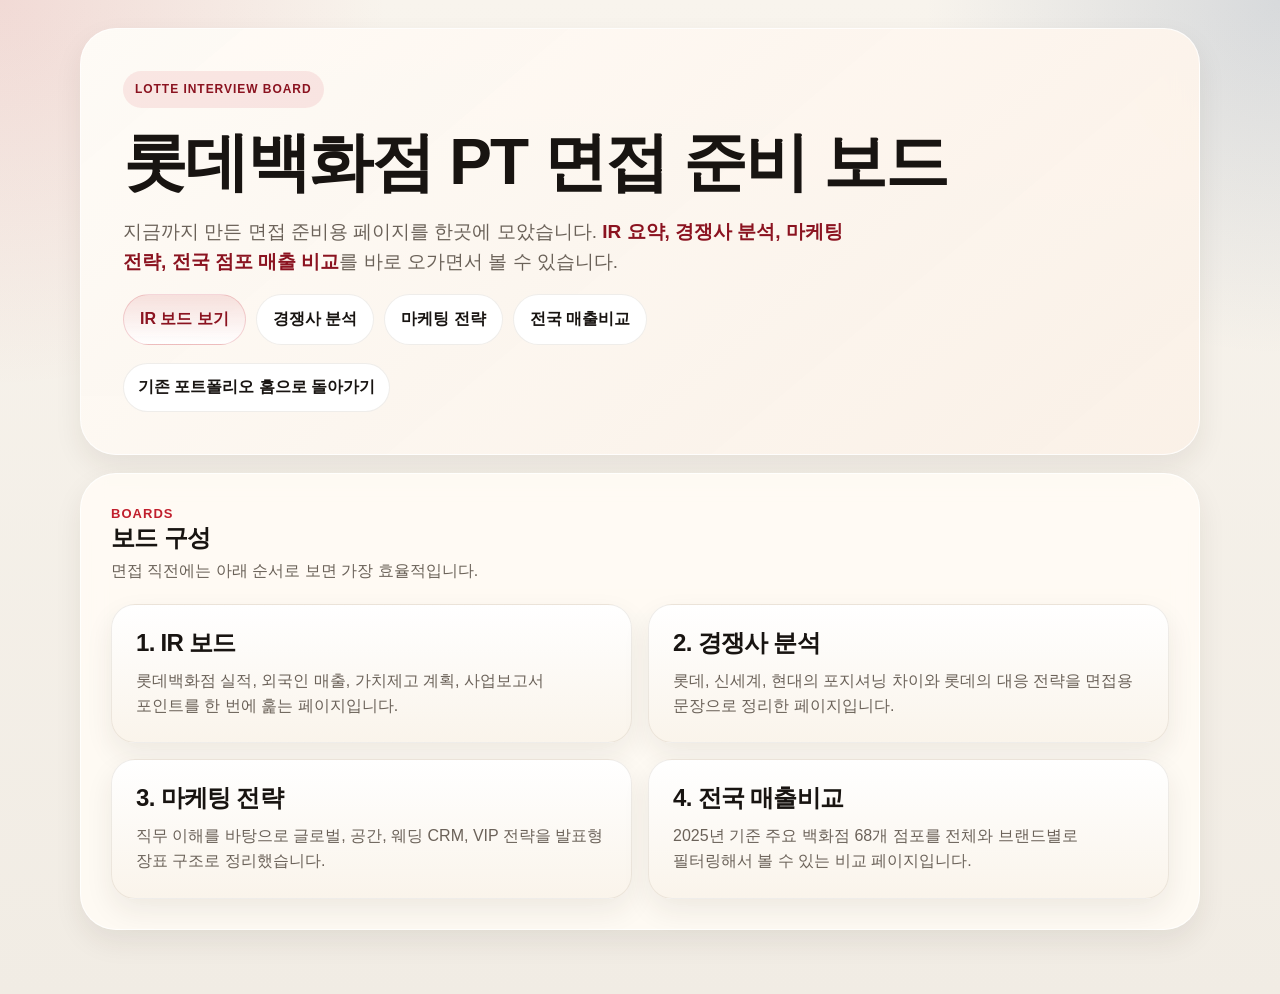
==== lotte-interview/index.html @ 59a899b0 "Add Lotte interview boards" ====
<!doctype html>
<html lang="ko">
<head>
  <meta charset="utf-8">
  <meta name="viewport" content="width=device-width, initial-scale=1">
  <title>롯데백화점 면접 보드</title>
  <style>
    :root {
      --bg: #f4efe6;
      --surface: rgba(255, 251, 245, 0.92);
      --ink: #181411;
      --muted: #6b6259;
      --lotte-red: #c11f2d;
      --lotte-red-deep: #8b1320;
      --navy: #123a73;
      --teal: #0d8f8a;
      --gold: #c78b22;
      --shadow-lg: 0 24px 60px rgba(52, 35, 21, 0.12);
      --shadow-md: 0 12px 28px rgba(52, 35, 21, 0.08);
      --radius-xl: 32px;
      --radius-lg: 24px;
      --max: 1120px;
    }
    * { box-sizing: border-box; }
    body {
      margin: 0;
      color: var(--ink);
      font-family: "Pretendard", "Noto Sans KR", "Apple SD Gothic Neo", sans-serif;
      background:
        radial-gradient(circle at 0% 0%, rgba(193, 31, 45, 0.12), transparent 24%),
        radial-gradient(circle at 100% 0%, rgba(18, 58, 115, 0.14), transparent 22%),
        linear-gradient(180deg, #f8f4ed 0%, #f1ece4 100%);
      line-height: 1.55;
      word-break: keep-all;
      overflow-wrap: break-word;
    }
    a { color: inherit; text-decoration: none; }
    h1, h2, h3 { margin: 0; line-height: 1.15; letter-spacing: -0.03em; }
    p { margin: 0; }
    .shell { width: min(calc(100% - 28px), var(--max)); margin: 0 auto; padding: 28px 0 64px; }
    .hero, .section {
      border: 1px solid rgba(255, 255, 255, 0.82);
      box-shadow: var(--shadow-md);
      backdrop-filter: blur(12px);
      border-radius: 36px;
      background:
        linear-gradient(140deg, rgba(255, 252, 247, 0.98), rgba(251, 241, 231, 0.96)),
        linear-gradient(180deg, rgba(193, 31, 45, 0.12), rgba(18, 58, 115, 0.08));
    }
    .hero { padding: 42px; }
    .eyebrow {
      display: inline-flex;
      padding: 9px 12px;
      border-radius: 999px;
      background: rgba(193, 31, 45, 0.09);
      color: var(--lotte-red-deep);
      font-size: 12px;
      font-weight: 900;
      letter-spacing: 0.08em;
      text-transform: uppercase;
    }
    h1 { margin-top: 18px; font-size: clamp(36px, 5vw, 68px); max-width: 880px; }
    .hero p { margin-top: 18px; max-width: 760px; color: var(--muted); font-size: 19px; }
    .hero strong { color: var(--lotte-red-deep); }
    .section { margin-top: 18px; padding: 30px; background: var(--surface); }
    .section-kicker { color: var(--lotte-red); font-weight: 900; font-size: 13px; letter-spacing: 0.08em; text-transform: uppercase; }
    .section-head p { margin-top: 8px; color: var(--muted); }
    .grid {
      display: grid;
      grid-template-columns: repeat(2, minmax(0, 1fr));
      gap: 16px;
      margin-top: 20px;
    }
    .card {
      padding: 24px;
      border-radius: var(--radius-lg);
      background: linear-gradient(180deg, #fff, #faf4eb);
      border: 1px solid rgba(123, 104, 87, 0.12);
      box-shadow: var(--shadow-md);
    }
    .card h3 { font-size: 24px; }
    .card p { margin-top: 12px; color: var(--muted); }
    .link-row { margin-top: 18px; display: flex; flex-wrap: wrap; gap: 10px; }
    .button {
      display: inline-flex;
      align-items: center;
      justify-content: center;
      padding: 12px 16px;
      border-radius: 999px;
      font-weight: 800;
      background: #fff;
      border: 1px solid rgba(123, 104, 87, 0.12);
    }
    .button.main {
      background: linear-gradient(180deg, rgba(193, 31, 45, 0.11), rgba(255,255,255,0.98));
      color: var(--lotte-red-deep);
      border-color: rgba(193, 31, 45, 0.18);
    }
    .home-link {
      display: inline-flex;
      margin-top: 18px;
      padding: 11px 14px;
      border-radius: 999px;
      background: #fff;
      border: 1px solid rgba(123, 104, 87, 0.12);
      font-weight: 800;
    }
    @media (max-width: 760px) {
      .grid { grid-template-columns: 1fr; }
      .hero, .section { padding: 22px; }
      h1 { font-size: 36px; }
    }
  </style>
</head>
<body>
  <div class="shell">
    <section class="hero">
      <div class="eyebrow">Lotte Interview Board</div>
      <h1>롯데백화점 PT 면접 준비 보드</h1>
      <p>
        지금까지 만든 면접 준비용 페이지를 한곳에 모았습니다.
        <strong>IR 요약, 경쟁사 분석, 마케팅 전략, 전국 점포 매출 비교</strong>를 바로 오가면서 볼 수 있습니다.
      </p>
      <div class="link-row">
        <a class="button main" href="./롯데백화점_IR_요약.html">IR 보드 보기</a>
        <a class="button" href="./롯데백화점_경쟁사분석.html">경쟁사 분석</a>
        <a class="button" href="./롯데백화점_마케팅전략.html">마케팅 전략</a>
        <a class="button" href="./전국백화점_매출비교.html">전국 매출비교</a>
      </div>
      <a class="home-link" href="../index.html">기존 포트폴리오 홈으로 돌아가기</a>
    </section>

    <section class="section">
      <div class="section-head">
        <div class="section-kicker">Boards</div>
        <h2>보드 구성</h2>
        <p>면접 직전에는 아래 순서로 보면 가장 효율적입니다.</p>
      </div>
      <div class="grid">
        <article class="card">
          <h3>1. IR 보드</h3>
          <p>롯데백화점 실적, 외국인 매출, 가치제고 계획, 사업보고서 포인트를 한 번에 훑는 페이지입니다.</p>
        </article>
        <article class="card">
          <h3>2. 경쟁사 분석</h3>
          <p>롯데, 신세계, 현대의 포지셔닝 차이와 롯데의 대응 전략을 면접용 문장으로 정리한 페이지입니다.</p>
        </article>
        <article class="card">
          <h3>3. 마케팅 전략</h3>
          <p>직무 이해를 바탕으로 글로벌, 공간, 웨딩 CRM, VIP 전략을 발표형 장표 구조로 정리했습니다.</p>
        </article>
        <article class="card">
          <h3>4. 전국 매출비교</h3>
          <p>2025년 기준 주요 백화점 68개 점포를 전체와 브랜드별로 필터링해서 볼 수 있는 비교 페이지입니다.</p>
        </article>
      </div>
    </section>
  </div>
</body>
</html>
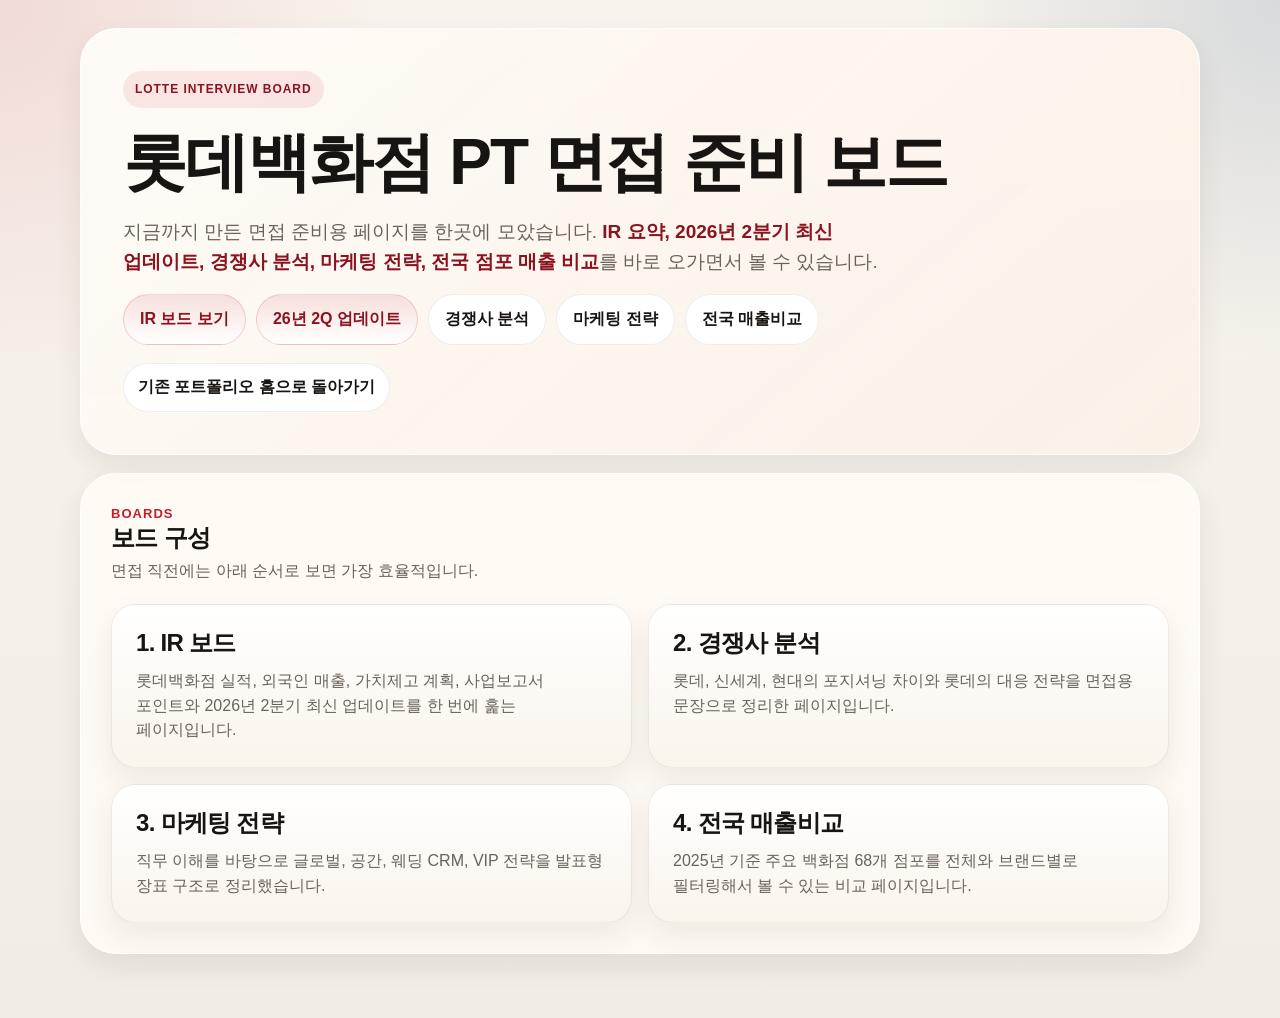
==== commit 40251218: "Move 2026 Q2 update to interview board" ====
--- a/lotte-interview/index.html
+++ b/lotte-interview/index.html
@@ -119,10 +119,11 @@
       <h1>롯데백화점 PT 면접 준비 보드</h1>
       <p>
         지금까지 만든 면접 준비용 페이지를 한곳에 모았습니다.
-        <strong>IR 요약, 경쟁사 분석, 마케팅 전략, 전국 점포 매출 비교</strong>를 바로 오가면서 볼 수 있습니다.
+        <strong>IR 요약, 2026년 2분기 최신 업데이트, 경쟁사 분석, 마케팅 전략, 전국 점포 매출 비교</strong>를 바로 오가면서 볼 수 있습니다.
       </p>
       <div class="link-row">
         <a class="button main" href="./롯데백화점_IR_요약.html">IR 보드 보기</a>
+        <a class="button main" href="./롯데백화점_IR_요약.html#q2update">26년 2Q 업데이트</a>
         <a class="button" href="./롯데백화점_경쟁사분석.html">경쟁사 분석</a>
         <a class="button" href="./롯데백화점_마케팅전략.html">마케팅 전략</a>
         <a class="button" href="./전국백화점_매출비교.html">전국 매출비교</a>
@@ -139,7 +140,7 @@
       <div class="grid">
         <article class="card">
           <h3>1. IR 보드</h3>
-          <p>롯데백화점 실적, 외국인 매출, 가치제고 계획, 사업보고서 포인트를 한 번에 훑는 페이지입니다.</p>
+          <p>롯데백화점 실적, 외국인 매출, 가치제고 계획, 사업보고서 포인트와 2026년 2분기 최신 업데이트를 한 번에 훑는 페이지입니다.</p>
         </article>
         <article class="card">
           <h3>2. 경쟁사 분석</h3>
